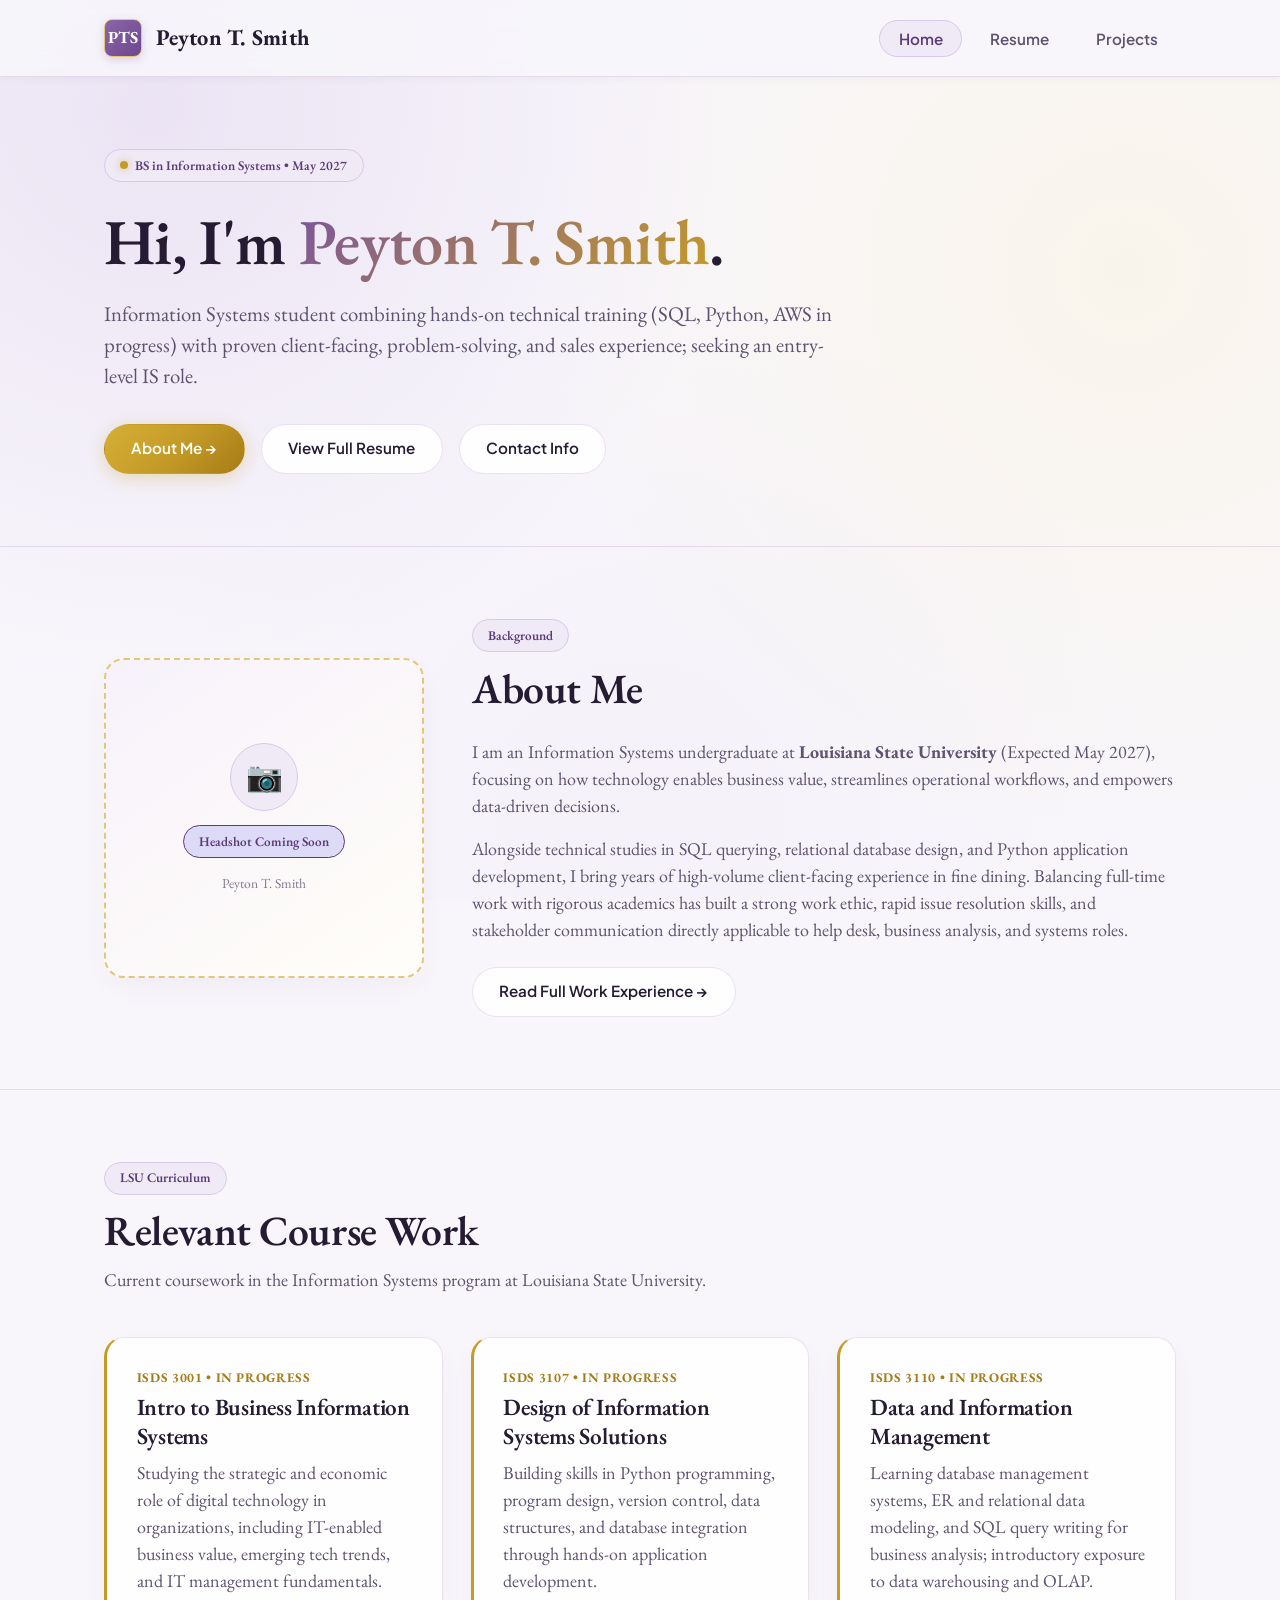
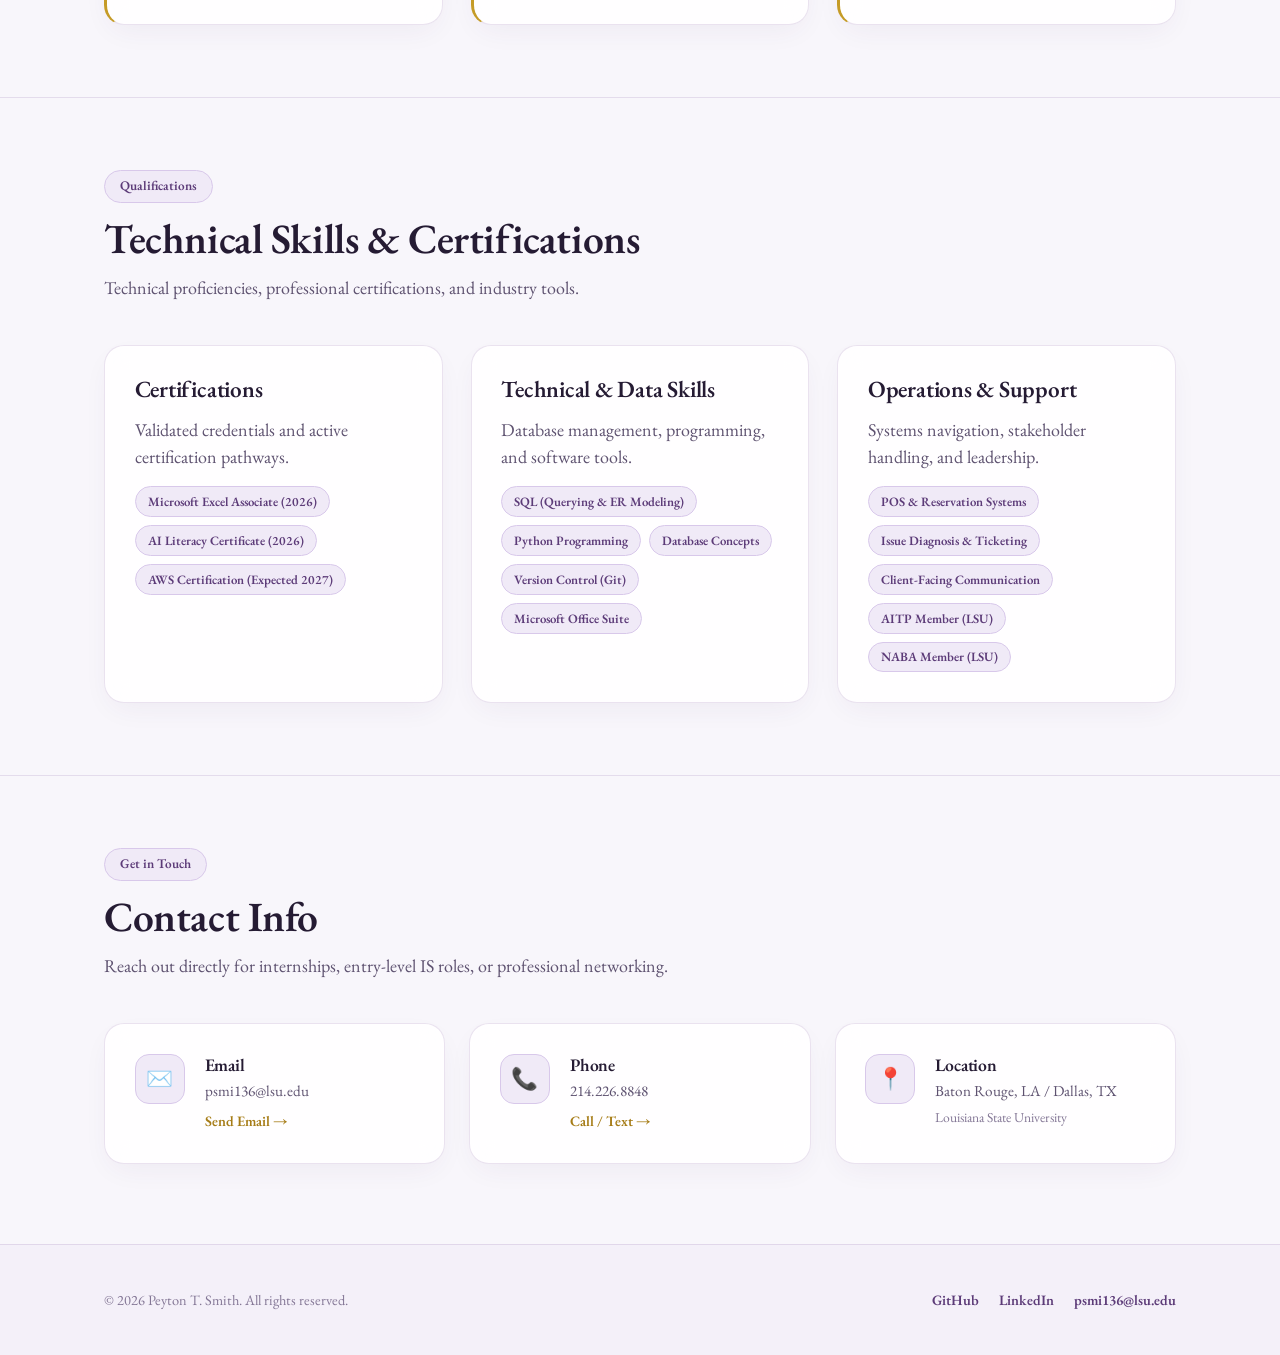
==== index.html @ 6d2e7293 "Initialize personal website with pastel lavender, gold, and Garamond design system" ====
<!DOCTYPE html>
<html lang="en">
<head>
  <meta charset="UTF-8">
  <meta name="viewport" content="width=device-width, initial-scale=1.0">
  <meta name="description" content="Personal portfolio and website of Peyton T. Smith, Information Systems & Operations Student.">
  <title>Peyton T. Smith | Portfolio</title>
  <link rel="stylesheet" href="style.css">
</head>
<body>

  <!-- Navigation -->
  <header class="navbar">
    <div class="container nav-container">
      <a href="index.html" class="nav-brand" id="nav-brand-logo">
        <span class="brand-icon">PTS</span>
        <span>Peyton T. Smith</span>
      </a>
      <nav>
        <ul class="nav-menu">
          <li><a href="index.html" class="nav-link active" id="nav-home">Home</a></li>
          <li><a href="resume.html" class="nav-link" id="nav-resume">Resume</a></li>
          <li><a href="project.html" class="nav-link" id="nav-projects">Projects</a></li>
        </ul>
      </nav>
    </div>
  </header>

  <!-- Main Content -->
  <main>
    <!-- Hero Section -->
    <section class="section hero">
      <div class="container">
        <div class="badge">
          <span class="badge-status"></span>
          <span>BS in Information Systems &bull; May 2027</span>
        </div>
        
        <h1 style="margin-top: 1.25rem;">
          Hi, I'm <span class="gradient-text">Peyton T. Smith</span>.
        </h1>
        
        <p class="lead" style="margin-top: 1rem;">
          Information Systems student combining hands-on technical training (SQL, Python, AWS in progress) with proven client-facing, problem-solving, and sales experience; seeking an entry-level IS role.
        </p>

        <div class="btn-group" style="margin-top: 2rem;">
          <a href="#about" class="btn btn-primary" id="hero-btn-about">About Me &rarr;</a>
          <a href="resume.html" class="btn btn-secondary" id="hero-btn-resume">View Full Resume</a>
          <a href="#contact" class="btn btn-secondary" id="hero-btn-contact">Contact Info</a>
        </div>
      </div>
    </section>

    <!-- About Me Section with Headshot Placeholder -->
    <section class="section" id="about" style="border-top: 1px solid var(--border-subtle);">
      <div class="container">
        <div class="about-grid">
          
          <!-- Headshot Container (Coming Soon) -->
          <div class="headshot-container">
            <div class="headshot-placeholder" id="headshot-frame">
              <div class="headshot-icon">
                <span>📷</span>
              </div>
              <div class="badge" style="background: rgba(99, 102, 241, 0.2); border-color: var(--accent-primary);">
                Headshot Coming Soon
              </div>
              <p class="headshot-subtext">
                Peyton T. Smith
              </p>
            </div>
          </div>

          <!-- About Me Content -->
          <div>
            <div class="section-header" style="margin-bottom: 1.5rem;">
              <span class="badge" style="width: fit-content;">Background</span>
              <h2>About Me</h2>
            </div>
            <p style="margin-bottom: 1rem;">
              I am an Information Systems undergraduate at <strong>Louisiana State University</strong> (Expected May 2027), focusing on how technology enables business value, streamlines operational workflows, and empowers data-driven decisions.
            </p>
            <p style="margin-bottom: 1.5rem;">
              Alongside technical studies in SQL querying, relational database design, and Python application development, I bring years of high-volume client-facing experience in fine dining. Balancing full-time work with rigorous academics has built a strong work ethic, rapid issue resolution skills, and stakeholder communication directly applicable to help desk, business analysis, and systems roles.
            </p>
            <div class="btn-group">
              <a href="resume.html" class="btn btn-secondary">Read Full Work Experience &rarr;</a>
            </div>
          </div>

        </div>
      </div>
    </section>

    <!-- Relevant Course Work -->
    <section class="section" id="coursework" style="border-top: 1px solid var(--border-subtle);">
      <div class="container">
        <div class="section-header">
          <span class="badge" style="width: fit-content;">LSU Curriculum</span>
          <h2>Relevant Course Work</h2>
          <p>Current coursework in the Information Systems program at Louisiana State University.</p>
        </div>

        <div class="grid grid-cols-3">
          <div class="card course-card">
            <div class="course-code">ISDS 3001 &bull; In Progress</div>
            <h3 style="margin-bottom: 0.5rem;">Intro to Business Information Systems</h3>
            <p>Studying the strategic and economic role of digital technology in organizations, including IT-enabled business value, emerging tech trends, and IT management fundamentals.</p>
          </div>

          <div class="card course-card">
            <div class="course-code">ISDS 3107 &bull; In Progress</div>
            <h3 style="margin-bottom: 0.5rem;">Design of Information Systems Solutions</h3>
            <p>Building skills in Python programming, program design, version control, data structures, and database integration through hands-on application development.</p>
          </div>

          <div class="card course-card">
            <div class="course-code">ISDS 3110 &bull; In Progress</div>
            <h3 style="margin-bottom: 0.5rem;">Data and Information Management</h3>
            <p>Learning database management systems, ER and relational data modeling, and SQL query writing for business analysis; introductory exposure to data warehousing and OLAP.</p>
          </div>
        </div>
      </div>
    </section>

    <!-- Skills & Certifications Section -->
    <section class="section" id="skills" style="border-top: 1px solid var(--border-subtle);">
      <div class="container">
        <div class="section-header">
          <span class="badge" style="width: fit-content;">Qualifications</span>
          <h2>Technical Skills &amp; Certifications</h2>
          <p>Technical proficiencies, professional certifications, and industry tools.</p>
        </div>

        <div class="grid grid-cols-3">
          <div class="card">
            <h3 style="margin-bottom: 0.75rem;">Certifications</h3>
            <p>Validated credentials and active certification pathways.</p>
            <div class="tag-list">
              <span class="tag">Microsoft Excel Associate (2026)</span>
              <span class="tag">AI Literacy Certificate (2026)</span>
              <span class="tag">AWS Certification (Expected 2027)</span>
            </div>
          </div>

          <div class="card">
            <h3 style="margin-bottom: 0.75rem;">Technical &amp; Data Skills</h3>
            <p>Database management, programming, and software tools.</p>
            <div class="tag-list">
              <span class="tag">SQL (Querying &amp; ER Modeling)</span>
              <span class="tag">Python Programming</span>
              <span class="tag">Database Concepts</span>
              <span class="tag">Version Control (Git)</span>
              <span class="tag">Microsoft Office Suite</span>
            </div>
          </div>

          <div class="card">
            <h3 style="margin-bottom: 0.75rem;">Operations &amp; Support</h3>
            <p>Systems navigation, stakeholder handling, and leadership.</p>
            <div class="tag-list">
              <span class="tag">POS &amp; Reservation Systems</span>
              <span class="tag">Issue Diagnosis &amp; Ticketing</span>
              <span class="tag">Client-Facing Communication</span>
              <span class="tag">AITP Member (LSU)</span>
              <span class="tag">NABA Member (LSU)</span>
            </div>
          </div>
        </div>
      </div>
    </section>

    <!-- Contact Info Section -->
    <section class="section" id="contact" style="border-top: 1px solid var(--border-subtle); padding-bottom: 5rem;">
      <div class="container">
        <div class="section-header">
          <span class="badge" style="width: fit-content;">Get in Touch</span>
          <h2>Contact Info</h2>
          <p>Reach out directly for internships, entry-level IS roles, or professional networking.</p>
        </div>

        <div class="contact-grid">
          <a href="mailto:psmi136@lsu.edu" class="card contact-card" id="contact-email">
            <div class="contact-icon-box">✉️</div>
            <div>
              <h3 style="font-size: 1.1rem; margin-bottom: 0.25rem;">Email</h3>
              <p style="font-size: 0.95rem; color: var(--text-muted);">psmi136@lsu.edu</p>
              <span class="link-btn" style="margin-top: 0.5rem;">Send Email &rarr;</span>
            </div>
          </a>

          <a href="tel:2142268848" class="card contact-card" id="contact-phone">
            <div class="contact-icon-box">📞</div>
            <div>
              <h3 style="font-size: 1.1rem; margin-bottom: 0.25rem;">Phone</h3>
              <p style="font-size: 0.95rem; color: var(--text-muted);">214.226.8848</p>
              <span class="link-btn" style="margin-top: 0.5rem;">Call / Text &rarr;</span>
            </div>
          </a>

          <div class="card contact-card" id="contact-location">
            <div class="contact-icon-box">📍</div>
            <div>
              <h3 style="font-size: 1.1rem; margin-bottom: 0.25rem;">Location</h3>
              <p style="font-size: 0.95rem; color: var(--text-muted);">Baton Rouge, LA / Dallas, TX</p>
              <span style="font-size: 0.85rem; color: var(--text-dim);">Louisiana State University</span>
            </div>
          </div>
        </div>
      </div>
    </section>
  </main>

  <!-- Footer -->
  <footer>
    <div class="container footer-content">
      <div class="footer-copy">
        &copy; 2026 Peyton T. Smith. All rights reserved.
      </div>
      <div class="social-links">
        <a href="https://github.com" target="_blank" rel="noopener noreferrer" class="social-link">GitHub</a>
        <a href="https://linkedin.com" target="_blank" rel="noopener noreferrer" class="social-link">LinkedIn</a>
        <a href="mailto:psmi136@lsu.edu" class="social-link">psmi136@lsu.edu</a>
      </div>
    </div>
  </footer>

</body>
</html>
---- style.css ----
/* ==========================================================================
   PEYTON T. SMITH - PERSONAL WEBSITE DESIGN SYSTEM
   Theme: Pastel Lavenders & Warm Gold | Typography: EB Garamond
   ========================================================================== */

@import url('https://fonts.googleapis.com/css2?family=EB+Garamond:ital,wght@0,400..800;1,400..800&family=Plus+Jakarta+Sans:wght@400;500;600;700&display=swap');

:root {
  /* Core Color Palette: Pastels, Lavenders, and Gold */
  --bg-main: #f8f6fb;
  --bg-card: rgba(255, 255, 255, 0.88);
  --bg-card-hover: #ffffff;
  --bg-surface: #f2edf8;
  --bg-subtle: rgba(138, 101, 168, 0.06);

  --border-subtle: rgba(138, 101, 168, 0.18);
  --border-hover: rgba(197, 155, 39, 0.5);
  --border-gold: rgba(197, 155, 39, 0.35);

  --text-main: #251b33;
  --text-muted: #5e5270;
  --text-dim: #847796;

  /* Lavenders */
  --lavender-light: #f0eaf7;
  --lavender-soft: #d8c8ea;
  --lavender-primary: #8a65a8;
  --lavender-dark: #5c3b78;

  /* Golds */
  --gold-primary: #c59b27;
  --gold-dark: #a67c17;
  --gold-light: #fbf3db;
  --gold-soft: #e4c776;

  /* Gradients */
  --gold-gradient: linear-gradient(135deg, #d4af37 0%, #c59b27 50%, #a67c17 100%);
  --lavender-gradient: linear-gradient(135deg, #8a65a8 0%, #6f478f 100%);
  --lavender-gold-gradient: linear-gradient(135deg, #7b559b 0%, #c59b27 100%);
  --pastel-gradient-subtle: linear-gradient(135deg, rgba(216, 200, 234, 0.4), rgba(251, 243, 219, 0.5));

  /* Shadows */
  --shadow-sm: 0 2px 8px rgba(37, 27, 51, 0.04);
  --shadow-md: 0 10px 30px -8px rgba(65, 45, 95, 0.07);
  --shadow-lg: 0 20px 45px -12px rgba(65, 45, 95, 0.1);
  --shadow-gold-glow: 0 0 25px rgba(197, 155, 39, 0.2);

  /* Typography */
  --font-serif: 'EB Garamond', Garamond, 'Times New Roman', serif;
  --font-sans: 'Plus Jakarta Sans', -apple-system, BlinkMacSystemFont, sans-serif;

  /* Layout & Radii */
  --radius-sm: 8px;
  --radius-md: 14px;
  --radius-lg: 20px;
  --radius-full: 9999px;
  --container-max: 1120px;
  --transition: all 0.25s cubic-bezier(0.16, 1, 0.3, 1);
}

/* Global Reset */
*, *::before, *::after {
  box-sizing: border-box;
  margin: 0;
  padding: 0;
}

html {
  scroll-behavior: smooth;
  color-scheme: light;
}

body {
  background-color: var(--bg-main);
  color: var(--text-main);
  font-family: var(--font-serif);
  font-size: 1.125rem;
  line-height: 1.5;
  min-height: 100vh;
  display: flex;
  flex-direction: column;
  background-image: 
    radial-gradient(circle at 12% 12%, rgba(216, 200, 234, 0.4) 0%, transparent 42%),
    radial-gradient(circle at 88% 30%, rgba(251, 243, 219, 0.5) 0%, transparent 45%),
    radial-gradient(circle at 50% 90%, rgba(240, 234, 247, 0.4) 0%, transparent 50%);
  background-attachment: fixed;
}

/* Typography with Garamond Headings & Text */
h1, h2, h3, h4, h5, h6 {
  font-family: var(--font-serif);
  font-weight: 600;
  color: var(--text-main);
  line-height: 1.25;
  letter-spacing: -0.01em;
}

h1 { font-size: clamp(2.6rem, 5.5vw, 4rem); }
h2 { font-size: clamp(2rem, 3.8vw, 2.6rem); }
h3 { font-size: 1.45rem; }

p {
  color: var(--text-muted);
  font-family: var(--font-serif);
  font-size: 1.125rem;
  line-height: 1.5;
}

a {
  color: inherit;
  text-decoration: none;
  transition: var(--transition);
}

/* Container */
.container {
  width: 100%;
  max-width: var(--container-max);
  margin-left: auto;
  margin-right: auto;
  padding-left: 1.5rem;
  padding-right: 1.5rem;
}

/* Navigation */
.navbar {
  position: sticky;
  top: 0;
  z-index: 100;
  backdrop-filter: blur(16px);
  -webkit-backdrop-filter: blur(16px);
  background-color: rgba(248, 246, 251, 0.88);
  border-bottom: 1px solid var(--border-subtle);
  box-shadow: var(--shadow-sm);
  transition: var(--transition);
}

.navbar .nav-container {
  display: flex;
  align-items: center;
  justify-content: space-between;
  height: 76px;
}

.nav-brand {
  display: flex;
  align-items: center;
  gap: 0.85rem;
  font-family: var(--font-serif);
  font-weight: 700;
  font-size: 1.4rem;
  color: var(--text-main);
  letter-spacing: 0.01em;
}

.brand-icon {
  width: 38px;
  height: 38px;
  border-radius: var(--radius-sm);
  background: var(--lavender-gradient);
  display: flex;
  align-items: center;
  justify-content: center;
  font-family: var(--font-serif);
  font-size: 1.05rem;
  font-weight: 700;
  color: #fff;
  border: 1px solid var(--gold-soft);
  box-shadow: 0 3px 10px rgba(138, 101, 168, 0.25);
}

.nav-menu {
  display: flex;
  align-items: center;
  list-style: none;
  gap: 0.6rem;
}

.nav-link {
  padding: 0.5rem 1.15rem;
  font-family: var(--font-sans);
  font-size: 0.95rem;
  font-weight: 600;
  color: var(--text-muted);
  border-radius: var(--radius-full);
  position: relative;
  transition: var(--transition);
}

.nav-link:hover {
  color: var(--lavender-dark);
  background: var(--bg-subtle);
}

.nav-link.active {
  color: var(--lavender-dark);
  background: var(--lavender-light);
  border: 1px solid var(--lavender-soft);
}

/* Buttons */
.btn-group {
  display: flex;
  gap: 1rem;
  flex-wrap: wrap;
}

.btn {
  display: inline-flex;
  align-items: center;
  justify-content: center;
  gap: 0.5rem;
  padding: 0.8rem 1.65rem;
  font-family: var(--font-sans);
  font-size: 0.95rem;
  font-weight: 600;
  border-radius: var(--radius-full);
  cursor: pointer;
  transition: var(--transition);
  border: 1px solid transparent;
}

.btn-primary {
  background: var(--gold-gradient);
  color: #ffffff;
  box-shadow: 0 4px 18px rgba(197, 155, 39, 0.3);
}

.btn-primary:hover {
  transform: translateY(-2px);
  box-shadow: 0 8px 24px rgba(197, 155, 39, 0.42);
  color: #ffffff;
}

.btn-secondary {
  background: var(--bg-card);
  color: var(--text-main);
  border: 1px solid var(--border-subtle);
}

.btn-secondary:hover {
  background: #ffffff;
  border-color: var(--gold-primary);
  color: var(--gold-dark);
  transform: translateY(-2px);
  box-shadow: var(--shadow-sm);
}

/* Badges / Status Pills */
.badge {
  display: inline-flex;
  align-items: center;
  gap: 0.45rem;
  padding: 0.35rem 0.95rem;
  font-size: 0.825rem;
  font-weight: 600;
  border-radius: var(--radius-full);
  background: var(--lavender-light);
  color: var(--lavender-dark);
  border: 1px solid var(--lavender-soft);
}

.badge-status {
  display: inline-block;
  width: 8px;
  height: 8px;
  border-radius: 50%;
  background-color: var(--gold-primary);
  box-shadow: 0 0 8px rgba(197, 155, 39, 0.6);
}

.badge-success {
  background: var(--gold-light);
  color: var(--gold-dark);
  border: 1px solid var(--gold-soft);
}

.badge-info {
  background: var(--lavender-light);
  color: var(--lavender-dark);
  border: 1px solid var(--lavender-soft);
}

/* Gradient Text */
.gradient-text {
  background: var(--lavender-gold-gradient);
  -webkit-background-clip: text;
  -webkit-text-fill-color: transparent;
  display: inline-block;
}

/* Cards & Layout */
.grid {
  display: grid;
  gap: 1.75rem;
}

.grid-cols-2 {
  grid-template-columns: repeat(auto-fit, minmax(320px, 1fr));
}

.grid-cols-3 {
  grid-template-columns: repeat(auto-fit, minmax(290px, 1fr));
}

.card {
  background: var(--bg-card);
  backdrop-filter: blur(12px);
  -webkit-backdrop-filter: blur(12px);
  border: 1px solid var(--border-subtle);
  border-radius: var(--radius-lg);
  padding: 1.85rem;
  transition: var(--transition);
  position: relative;
  box-shadow: var(--shadow-md);
}

.card:hover {
  border-color: var(--border-hover);
  background: var(--bg-card-hover);
  transform: translateY(-3px);
  box-shadow: var(--shadow-lg);
}

/* Hero Section */
.hero {
  padding: 5.5rem 0 4rem;
  display: flex;
  flex-direction: column;
  align-items: flex-start;
  gap: 1.5rem;
}

.hero p.lead {
  font-size: 1.3rem;
  max-width: 740px;
  color: var(--text-muted);
  line-height: 1.5;
}

/* Sections */
.section {
  padding: 4.5rem 0;
}

.section-header {
  margin-bottom: 2.75rem;
  display: flex;
  flex-direction: column;
  gap: 0.6rem;
}

/* About Section & Headshot Placeholder */
.about-grid {
  display: grid;
  grid-template-columns: 320px 1fr;
  gap: 3rem;
  align-items: center;
}

.headshot-container {
  position: relative;
  width: 100%;
  max-width: 320px;
  margin: 0 auto;
}

.headshot-placeholder {
  width: 100%;
  aspect-ratio: 1 / 1;
  border-radius: var(--radius-lg);
  background: linear-gradient(145deg, #f7f2fb, #fffdf8);
  border: 2px dashed var(--gold-soft);
  display: flex;
  flex-direction: column;
  align-items: center;
  justify-content: center;
  gap: 0.9rem;
  padding: 1.5rem;
  text-align: center;
  box-shadow: var(--shadow-md);
  position: relative;
  overflow: hidden;
  transition: var(--transition);
}

.headshot-placeholder:hover {
  border-color: var(--gold-primary);
  box-shadow: var(--shadow-gold-glow);
  transform: translateY(-2px);
}

.headshot-icon {
  width: 68px;
  height: 68px;
  border-radius: 50%;
  background: var(--lavender-light);
  display: flex;
  align-items: center;
  justify-content: center;
  font-size: 1.85rem;
  color: var(--lavender-dark);
  border: 1px solid var(--lavender-soft);
}

.headshot-text {
  font-family: var(--font-serif);
  font-size: 1.2rem;
  font-weight: 600;
  color: var(--text-main);
}

.headshot-subtext {
  font-size: 0.85rem;
  color: var(--text-dim);
}

/* Coursework Cards */
.course-card {
  border-left: 3.5px solid var(--gold-primary);
  transition: var(--transition);
}

.course-card:hover {
  border-left-color: var(--lavender-primary);
  transform: translateY(-3px);
}

.course-code {
  font-size: 0.825rem;
  font-weight: 700;
  color: var(--gold-dark);
  text-transform: uppercase;
  letter-spacing: 0.05em;
  margin-bottom: 0.35rem;
}

/* Timeline Components */
.timeline {
  position: relative;
  padding-left: 2rem;
  display: flex;
  flex-direction: column;
  gap: 2rem;
}

.timeline::before {
  content: '';
  position: absolute;
  left: 0.45rem;
  top: 0.5rem;
  bottom: 0.5rem;
  width: 2px;
  background: linear-gradient(to bottom, var(--gold-primary), var(--lavender-primary), transparent);
}

.timeline-item {
  position: relative;
}

.timeline-dot {
  position: absolute;
  left: -2rem;
  top: 0.35rem;
  width: 14px;
  height: 14px;
  border-radius: 50%;
  background: var(--gold-primary);
  box-shadow: 0 0 10px rgba(197, 155, 39, 0.4);
  border: 2px solid #ffffff;
}

.timeline-content {
  background: var(--bg-card);
  border: 1px solid var(--border-subtle);
  border-radius: var(--radius-md);
  padding: 1.6rem;
  box-shadow: var(--shadow-sm);
  transition: var(--transition);
}

.timeline-content:hover {
  border-color: var(--border-hover);
  box-shadow: var(--shadow-md);
}

.meta-row {
  display: flex;
  justify-content: space-between;
  align-items: baseline;
  flex-wrap: wrap;
  gap: 0.5rem;
  margin-bottom: 0.4rem;
}

.meta-org {
  color: var(--lavender-dark);
  font-weight: 600;
  font-size: 0.95rem;
}

.meta-date {
  color: var(--text-dim);
  font-size: 0.85rem;
  font-weight: 500;
}

.tag-list {
  display: flex;
  flex-wrap: wrap;
  gap: 0.5rem;
  margin-top: 1rem;
}

.tag {
  background: var(--lavender-light);
  color: var(--lavender-dark);
  border: 1px solid var(--lavender-soft);
  padding: 0.3rem 0.75rem;
  font-size: 0.8rem;
  font-weight: 600;
  border-radius: var(--radius-full);
}

/* Project Card Specifics */
.project-card {
  display: flex;
  flex-direction: column;
  justify-content: space-between;
  height: 100%;
}

.project-meta {
  margin-bottom: 1rem;
}

.project-title {
  margin-bottom: 0.5rem;
  font-size: 1.35rem;
}

.project-links {
  display: flex;
  gap: 1rem;
  margin-top: 1.5rem;
  padding-top: 1.15rem;
  border-top: 1px solid var(--border-subtle);
}

.link-btn {
  font-size: 0.9rem;
  font-weight: 600;
  color: var(--gold-dark);
  display: inline-flex;
  align-items: center;
  gap: 0.35rem;
}

.link-btn:hover {
  color: var(--lavender-dark);
  text-decoration: underline;
}

/* Contact Grid & Cards */
.contact-grid {
  display: grid;
  grid-template-columns: repeat(auto-fit, minmax(260px, 1fr));
  gap: 1.5rem;
}

.contact-card {
  display: flex;
  align-items: flex-start;
  gap: 1.25rem;
  text-decoration: none;
  color: inherit;
}

.contact-icon-box {
  width: 50px;
  height: 50px;
  border-radius: var(--radius-md);
  background: var(--lavender-light);
  border: 1px solid var(--lavender-soft);
  display: flex;
  align-items: center;
  justify-content: center;
  font-size: 1.35rem;
  flex-shrink: 0;
  color: var(--lavender-dark);
}

/* Footer */
footer {
  margin-top: auto;
  border-top: 1px solid var(--border-subtle);
  padding: 2.75rem 0;
  background: rgba(244, 240, 249, 0.9);
}

.footer-content {
  display: flex;
  justify-content: space-between;
  align-items: center;
  flex-wrap: wrap;
  gap: 1.5rem;
}

.footer-copy {
  color: var(--text-dim);
  font-size: 0.9rem;
}

.social-links {
  display: flex;
  gap: 1.25rem;
}

.social-link {
  color: var(--lavender-dark);
  font-weight: 600;
  font-size: 0.9rem;
}

.social-link:hover {
  color: var(--gold-dark);
}

/* Responsive adjustments */
@media (max-width: 768px) {
  .navbar .nav-container {
    height: auto;
    padding-top: 1rem;
    padding-bottom: 1rem;
    flex-direction: column;
    gap: 1rem;
  }
  
  .nav-menu {
    flex-wrap: wrap;
    justify-content: center;
  }

  .about-grid {
    grid-template-columns: 1fr;
    text-align: center;
  }

  .about-grid .btn-group {
    justify-content: center;
  }

  .hero {
    padding: 3.5rem 0 2rem;
  }

  .footer-content {
    flex-direction: column;
    text-align: center;
  }
}
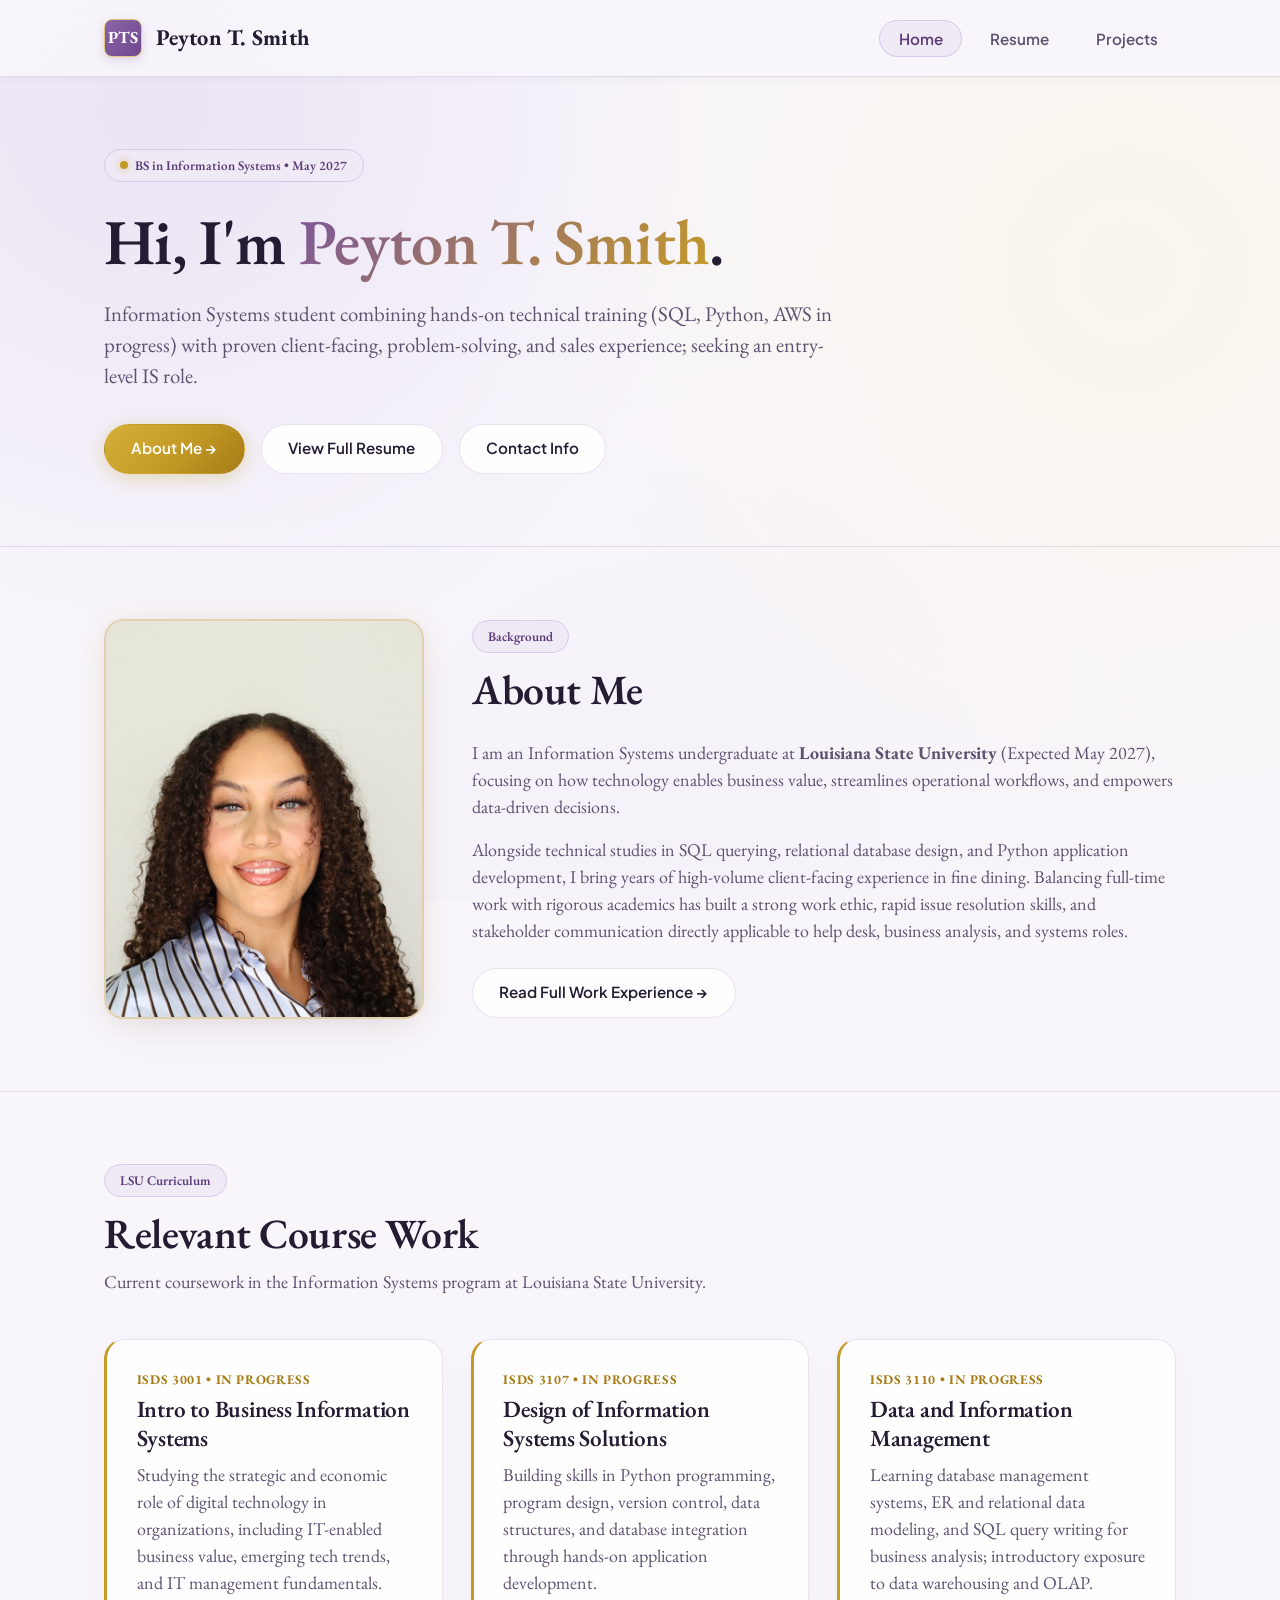
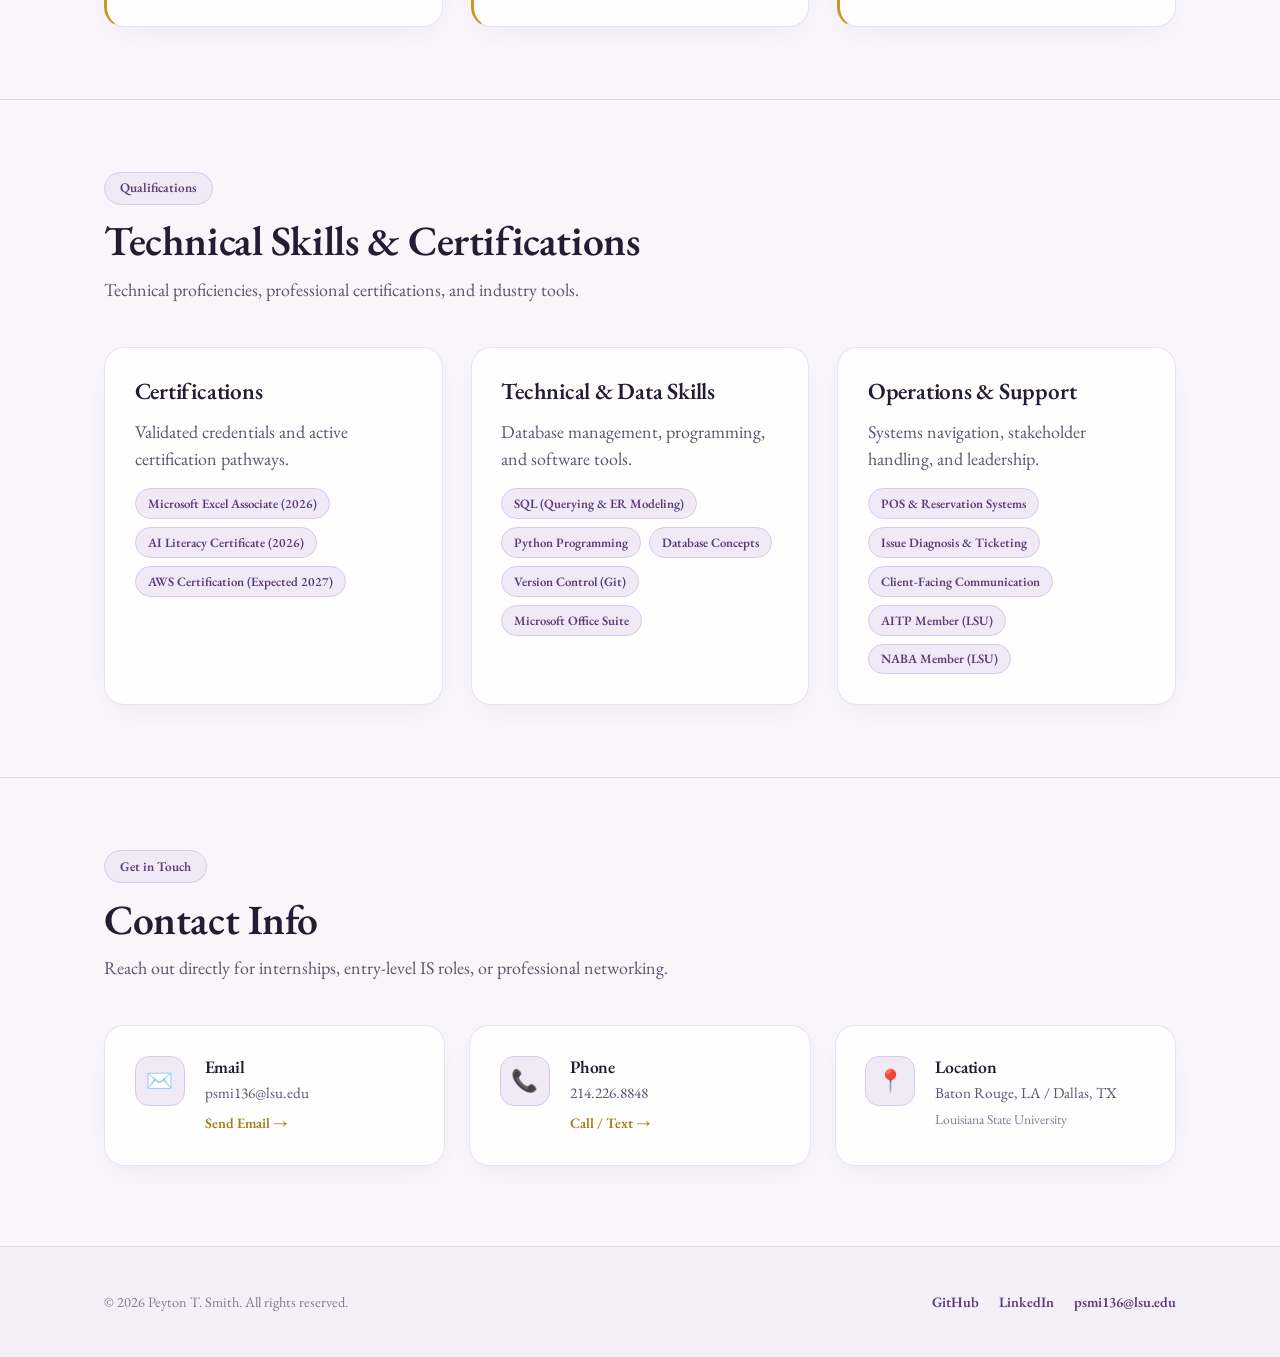
==== commit 09672652: "Add headshot photo and generate QR codes with embedded headshot branding" ====
--- a/index.html
+++ b/index.html
@@ -57,18 +57,10 @@
       <div class="container">
         <div class="about-grid">
           
-          <!-- Headshot Container (Coming Soon) -->
+          <!-- Headshot Photo -->
           <div class="headshot-container">
-            <div class="headshot-placeholder" id="headshot-frame">
-              <div class="headshot-icon">
-                <span>📷</span>
-              </div>
-              <div class="badge" style="background: rgba(99, 102, 241, 0.2); border-color: var(--accent-primary);">
-                Headshot Coming Soon
-              </div>
-              <p class="headshot-subtext">
-                Peyton T. Smith
-              </p>
+            <div class="headshot-frame" id="headshot-frame">
+              <img src="headshot.jpg" alt="Peyton T. Smith" class="headshot-img" id="headshot-img">
             </div>
           </div>
 
@@ -219,7 +211,7 @@
         &copy; 2026 Peyton T. Smith. All rights reserved.
       </div>
       <div class="social-links">
-        <a href="https://github.com" target="_blank" rel="noopener noreferrer" class="social-link">GitHub</a>
+        <a href="https://github.com/peytonsmith-geaux" target="_blank" rel="noopener noreferrer" class="social-link">GitHub</a>
         <a href="https://linkedin.com" target="_blank" rel="noopener noreferrer" class="social-link">LinkedIn</a>
         <a href="mailto:psmi136@lsu.edu" class="social-link">psmi136@lsu.edu</a>
       </div>
--- a/style.css
+++ b/style.css
@@ -363,6 +363,37 @@
   width: 100%;
   max-width: 320px;
   margin: 0 auto;
+}
+
+.headshot-frame {
+  width: 100%;
+  aspect-ratio: 4 / 5;
+  border-radius: var(--radius-lg);
+  position: relative;
+  overflow: hidden;
+  box-shadow: var(--shadow-lg), 0 0 25px rgba(197, 155, 39, 0.12);
+  border: 2.5px solid var(--border-gold);
+  background: var(--lavender-light);
+  transition: var(--transition);
+}
+
+.headshot-frame:hover {
+  border-color: var(--gold-primary);
+  box-shadow: var(--shadow-lg), var(--shadow-gold-glow);
+  transform: translateY(-4px);
+}
+
+.headshot-img {
+  width: 100%;
+  height: 100%;
+  object-fit: cover;
+  object-position: center 15%;
+  display: block;
+  transition: transform 0.4s cubic-bezier(0.16, 1, 0.3, 1);
+}
+
+.headshot-frame:hover .headshot-img {
+  transform: scale(1.03);
 }
 
 .headshot-placeholder {
